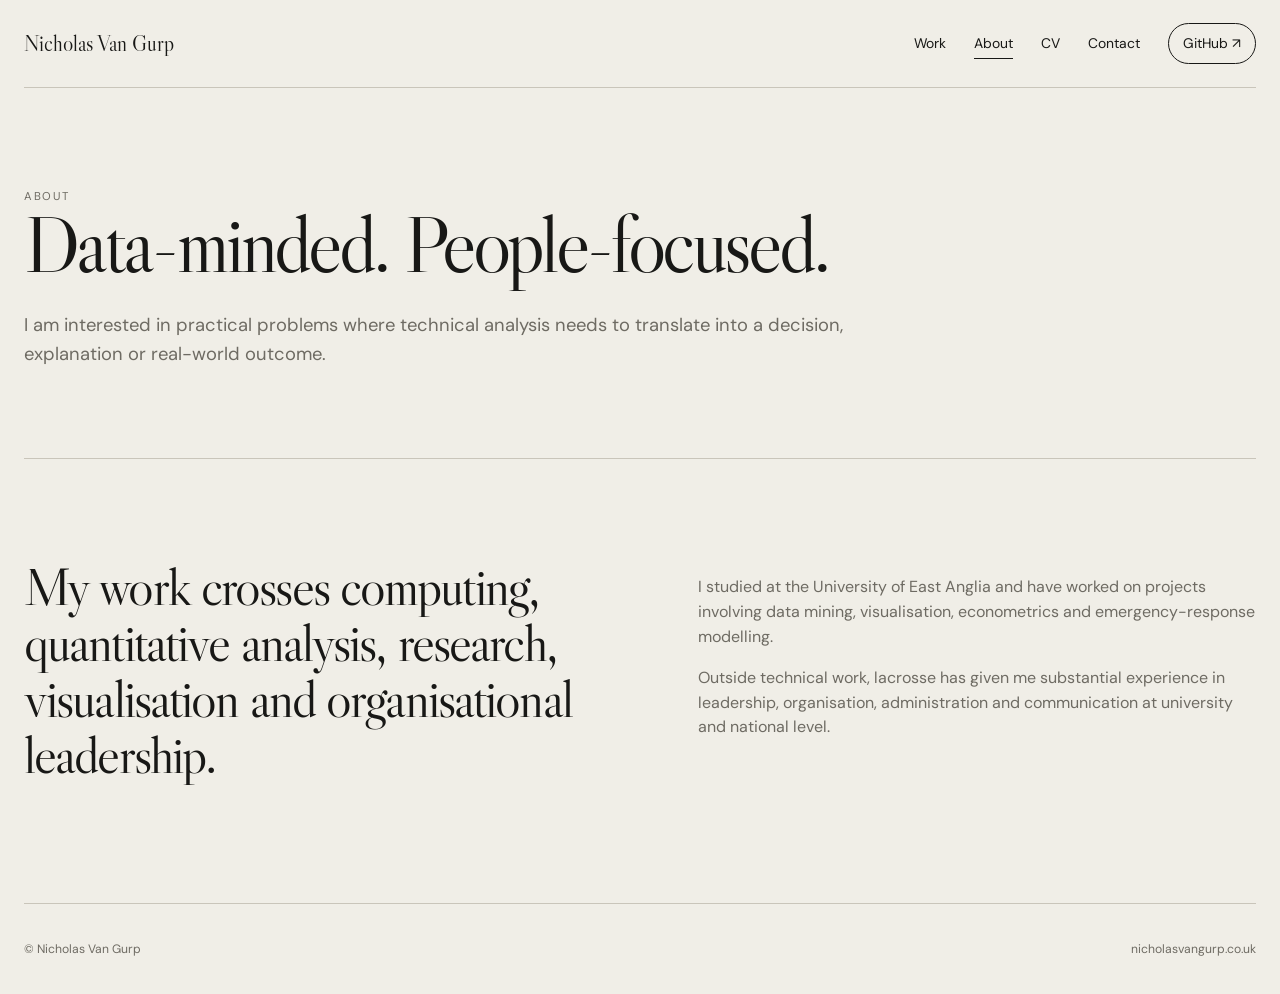
==== about.html @ 3b52a4dd "Add about page" ====
<!doctype html><html lang="en"><head><meta charset="UTF-8"><meta name="viewport" content="width=device-width,initial-scale=1"><link rel="stylesheet" href="assets/style.css"><title>About — Nicholas Van Gurp</title></head><body><div class="wrap"><header class="header"><a class="logo" href="index.html">Nicholas Van Gurp</a><nav class="nav"><a href="work.html">Work</a><a class="active" href="about.html">About</a><a href="cv.html">CV</a><a href="contact.html">Contact</a><a class="pill" href="https://github.com/nickvangurp">GitHub ↗</a></nav></header><main><section class="page-hero"><div class="kicker">About</div><h1>Data-minded. People-focused.</h1><p class="intro">I am interested in practical problems where technical analysis needs to translate into a decision, explanation or real-world outcome.</p></section><section class="section"><div class="split"><p class="big-copy">My work crosses computing, quantitative analysis, research, visualisation and organisational leadership.</p><div class="copy"><p>I studied at the University of East Anglia and have worked on projects involving data mining, visualisation, econometrics and emergency-response modelling.</p><p>Outside technical work, lacrosse has given me substantial experience in leadership, organisation, administration and communication at university and national level.</p></div></div></section></main><footer><span>© Nicholas Van Gurp</span><span>nicholasvangurp.co.uk</span></footer></div></body></html>
---- assets/style.css ----
@import url('https://fonts.googleapis.com/css2?family=DM+Sans:wght@400;500;600&family=Libre+Caslon+Display&display=swap');
:root{--bg:#f0eee7;--paper:#f8f6ef;--ink:#181816;--muted:#6e6b63;--line:#c9c5ba;--green:#173d32;--max:1460px;--serif:"Libre Caslon Display",Georgia,serif;--sans:"DM Sans",Arial,sans-serif}*{box-sizing:border-box}html{scroll-behavior:smooth}body{margin:0;background:var(--bg);color:var(--ink);font-family:var(--sans);line-height:1.55}a{color:inherit;text-decoration:none}button{font:inherit}::selection{background:var(--green);color:#fff}.wrap{width:min(calc(100% - 48px),var(--max));margin:auto}.header{height:88px;display:flex;align-items:center;justify-content:space-between;border-bottom:1px solid var(--line)}.logo{font:400 1.35rem var(--serif)}.nav{display:flex;gap:28px;align-items:center;font-size:.87rem}.nav a{position:relative;padding:7px 0}.nav a:after{content:"";position:absolute;left:0;bottom:2px;width:0;height:1px;background:currentColor;transition:.25s}.nav a:hover:after,.nav a.active:after{width:100%}.nav .pill{border:1px solid var(--ink);border-radius:999px;padding:9px 14px}.nav .pill:after{display:none}.menu{display:none;background:none;border:0;padding:10px 0;cursor:pointer}.menu span{display:block;width:27px;height:1px;background:var(--ink);margin:6px 0}.mobile-nav{display:none}.hero{min-height:calc(100vh - 88px);display:grid;grid-template-columns:1.14fr .86fr;gap:7vw;align-items:center;padding:74px 0 90px}.eyebrow,.kicker{text-transform:uppercase;letter-spacing:.15em;font-size:.71rem;color:var(--muted)}.hero h1{font:400 clamp(5rem,11.2vw,11.2rem)/.78 var(--serif);letter-spacing:-.06em;margin:25px 0 45px}.hero h1 span{display:block}.lead{font-size:clamp(1.08rem,1.45vw,1.35rem);max-width:760px;color:#292925}.actions{display:flex;flex-wrap:wrap;gap:20px 28px;margin-top:34px}.link{display:inline-flex;align-items:center;gap:9px;border-bottom:1px solid var(--ink);padding-bottom:3px;font-size:.9rem}.hero-art{min-height:660px;background:linear-gradient(145deg,#c8c7bc,#9ea69b 52%,#ddd8cc);position:relative;overflow:hidden}.hero-art:before{content:"NVG";font:400 clamp(7rem,14vw,14rem)/1 var(--serif);position:absolute;right:-12px;bottom:-20px;color:rgba(255,255,255,.43);letter-spacing:-.08em}.hero-art:after{content:"NICHOLAS VAN GURP";position:absolute;left:28px;top:28px;font-size:.69rem;letter-spacing:.18em;color:rgba(24,24,22,.55)}.marquee{border-top:1px solid var(--line);border-bottom:1px solid var(--line);overflow:hidden;white-space:nowrap;padding:18px 0}.marquee-inner{display:inline-block;animation:marquee 28s linear infinite;font:400 1.35rem var(--serif)}.marquee span{margin-right:50px}@keyframes marquee{to{transform:translateX(-50%)}}.section{padding:100px 0 120px;border-bottom:1px solid var(--line)}.section-head{display:grid;grid-template-columns:190px 1fr;gap:30px;margin-bottom:70px}.section h2,.page-hero h1{font:400 clamp(3.4rem,6.3vw,6.6rem)/.94 var(--serif);letter-spacing:-.045em;margin:0}.project-list{border-top:1px solid var(--line)}.project-row{display:grid;grid-template-columns:62px 1fr 220px;gap:28px;padding:34px 0;border-bottom:1px solid var(--line);transition:.25s}.project-row:hover{padding-left:12px}.project-row h3{font:400 clamp(2rem,3vw,3.6rem)/1 var(--serif);letter-spacing:-.03em;margin:0 0 12px}.project-row p{margin:0;color:var(--muted);max-width:780px}.meta{text-align:right;color:var(--muted);font-size:.78rem;line-height:1.7}.num{font-size:.78rem;color:var(--muted);padding-top:7px}.feature{display:grid;grid-template-columns:1fr 1fr;gap:6vw;margin-top:90px}.feature-art{min-height:540px;background:var(--green);color:#fff;padding:34px;display:flex;flex-direction:column;justify-content:space-between;position:relative;overflow:hidden}.feature-art strong{font:400 clamp(3rem,5.8vw,6rem)/.92 var(--serif);letter-spacing:-.045em;z-index:1;max-width:620px}.feature-copy h3{font:400 clamp(2.6rem,4.2vw,4.8rem)/.98 var(--serif);letter-spacing:-.04em;margin:12px 0 24px}.feature-copy p,.copy p{color:var(--muted)}.metrics,.stat-grid{display:grid;grid-template-columns:repeat(3,1fr);gap:14px;margin-top:36px}.metric{border-top:1px solid var(--line);padding-top:14px}.metric b,.stat b{display:block;font:400 2.3rem var(--serif)}.metric span,.stat span{font-size:.7rem;text-transform:uppercase;letter-spacing:.1em;color:var(--muted)}.split{display:grid;grid-template-columns:1fr 1fr;gap:9vw}.big-copy{font:400 clamp(2.5rem,4.2vw,4.8rem)/1.04 var(--serif);letter-spacing:-.035em;margin:0}.fact{border-top:1px solid var(--line);padding:15px 0}.fact b{font:400 1.55rem var(--serif);display:block}.skills{display:grid;grid-template-columns:repeat(4,1fr);border-top:1px solid var(--line);border-left:1px solid var(--line)}.skill{min-height:190px;border-right:1px solid var(--line);border-bottom:1px solid var(--line);padding:23px;display:flex;flex-direction:column;justify-content:space-between}.skill small{color:var(--muted)}.skill strong{font:400 1.9rem/1.1 var(--serif)}.timeline{border-top:1px solid var(--line)}.timeline-row{display:grid;grid-template-columns:170px 1fr 220px;gap:35px;padding:30px 0;border-bottom:1px solid var(--line)}.timeline-row h3{font:400 clamp(1.8rem,2.8vw,3rem)/1.05 var(--serif);margin:0 0 10px}.timeline-row p{margin:0;color:var(--muted);max-width:780px}.date,.side{font-size:.78rem;color:var(--muted)}.side{text-align:right}.page-hero{padding:100px 0 90px;border-bottom:1px solid var(--line)}.page-hero .intro{max-width:820px;font-size:1.15rem;color:var(--muted);margin:30px 0 0}.project-hero{display:grid;grid-template-columns:1.1fr .9fr;gap:7vw;align-items:end;padding:95px 0;border-bottom:1px solid var(--line)}.project-hero h1{font:400 clamp(4rem,8vw,8rem)/.86 var(--serif);letter-spacing:-.05em;margin:18px 0 0}.project-summary{font-size:1.1rem;color:var(--muted)}.project-body{display:grid;grid-template-columns:220px 1fr;gap:60px;padding:90px 0}.sticky{position:sticky;top:30px;align-self:start}.sticky p{font-size:.8rem;color:var(--muted);margin:0 0 8px}.article{max-width:900px}.article h2{font:400 clamp(2.4rem,4vw,4.4rem)/1 var(--serif);letter-spacing:-.03em;margin:70px 0 24px}.article p{color:#55524c;font-size:1.02rem}.stat{background:var(--paper);padding:24px;min-height:140px}.contact-page{min-height:calc(100vh - 88px);display:flex;flex-direction:column;justify-content:space-between;padding:100px 0 60px}.contact-page h1{font:400 clamp(5rem,11vw,11rem)/.82 var(--serif);letter-spacing:-.06em;margin:0;max-width:1200px}.contact-bottom{display:flex;justify-content:space-between;gap:40px;align-items:end;margin-top:80px}.email{font:400 clamp(1.6rem,3vw,3rem) var(--serif);border-bottom:1px solid var(--ink)}.socials{display:flex;gap:22px;flex-wrap:wrap}footer{min-height:90px;display:flex;align-items:center;justify-content:space-between;gap:20px;font-size:.76rem;color:var(--muted)}.reveal{opacity:0;transform:translateY(18px);transition:.7s}.reveal.visible{opacity:1;transform:none}@media(max-width:900px){.wrap{width:min(calc(100% - 28px),var(--max))}.nav{display:none}.menu{display:block}.mobile-nav{position:fixed;inset:0;background:var(--bg);z-index:90;padding:105px 28px 35px;transform:translateY(-105%);transition:.35s;display:flex;flex-direction:column}.mobile-nav.open{transform:none}.mobile-nav a{font:400 clamp(2.5rem,11vw,4.3rem) var(--serif);padding:12px 0;border-bottom:1px solid var(--line)}.hero,.feature,.split,.project-hero{grid-template-columns:1fr}.hero{padding:58px 0 76px}.hero-art{min-height:500px}.section{padding:74px 0 90px}.section-head{grid-template-columns:1fr;gap:18px}.project-row{grid-template-columns:44px 1fr;gap:12px}.meta{grid-column:2;text-align:left}.skills{grid-template-columns:repeat(2,1fr)}.timeline-row{grid-template-columns:1fr;gap:9px}.side{text-align:left}.project-body{grid-template-columns:1fr}.sticky{position:static}.contact-bottom{align-items:flex-start;flex-direction:column}}@media(max-width:520px){.hero-art{min-height:390px}.metrics,.stat-grid{grid-template-columns:1fr}.skills{grid-template-columns:1fr}footer{flex-direction:column;align-items:flex-start;justify-content:center;padding:25px 0}}
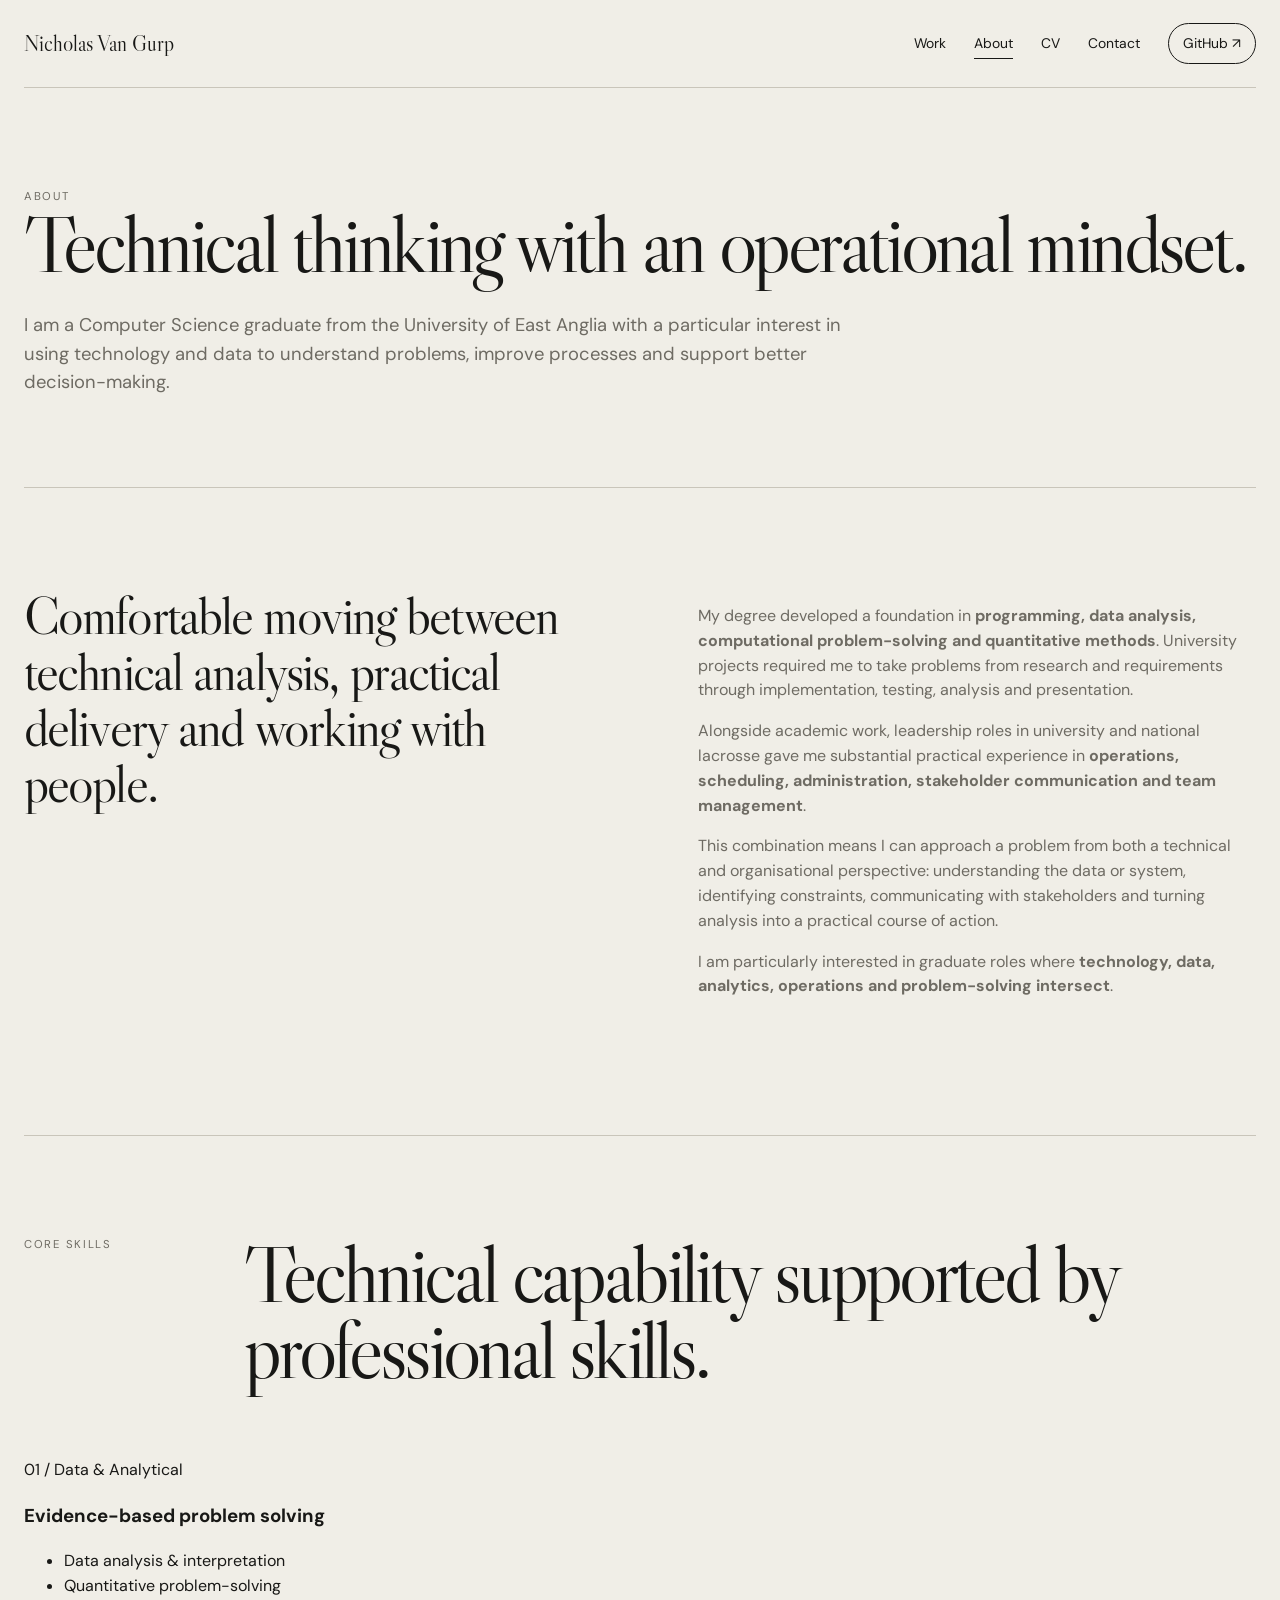
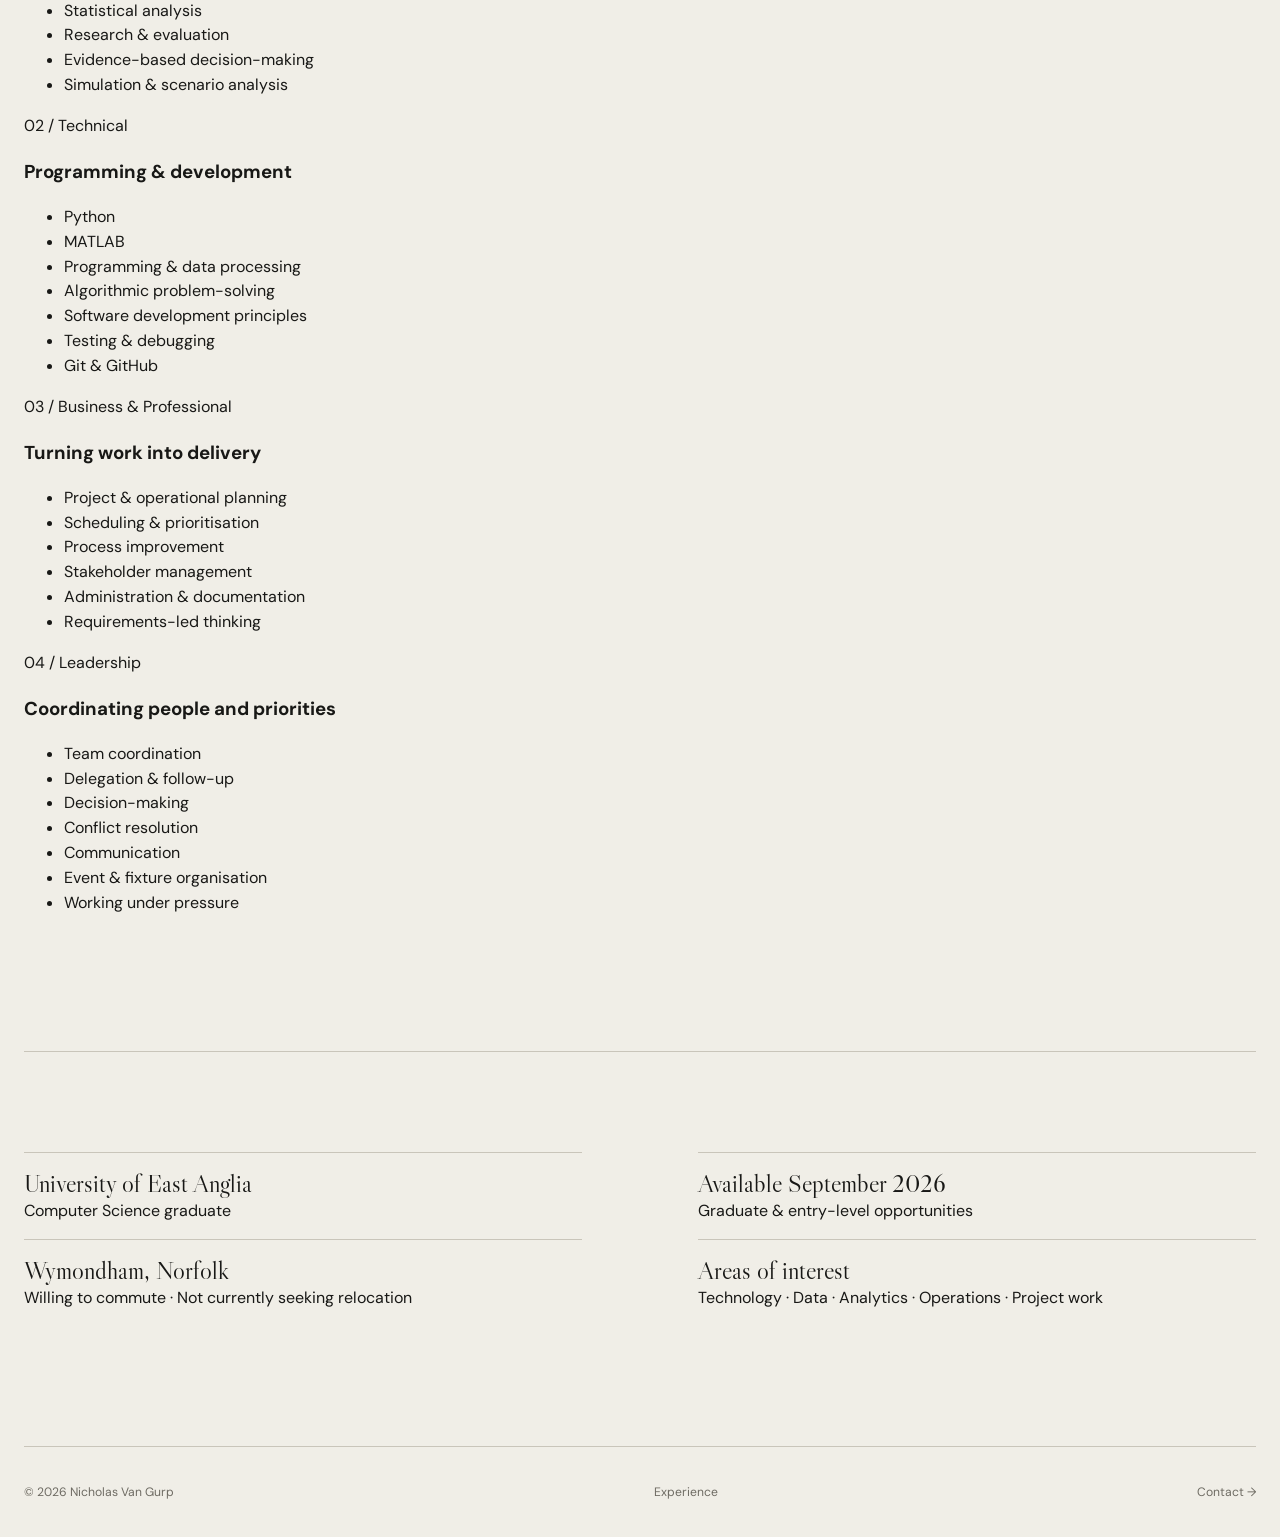
==== commit 30a636de: "Expand about and skills page" ====
--- a/about.html
+++ b/about.html
@@ -1 +1 @@
-<!doctype html><html lang="en"><head><meta charset="UTF-8"><meta name="viewport" content="width=device-width,initial-scale=1"><link rel="stylesheet" href="assets/style.css"><title>About — Nicholas Van Gurp</title></head><body><div class="wrap"><header class="header"><a class="logo" href="index.html">Nicholas Van Gurp</a><nav class="nav"><a href="work.html">Work</a><a class="active" href="about.html">About</a><a href="cv.html">CV</a><a href="contact.html">Contact</a><a class="pill" href="https://github.com/nickvangurp">GitHub ↗</a></nav></header><main><section class="page-hero"><div class="kicker">About</div><h1>Data-minded. People-focused.</h1><p class="intro">I am interested in practical problems where technical analysis needs to translate into a decision, explanation or real-world outcome.</p></section><section class="section"><div class="split"><p class="big-copy">My work crosses computing, quantitative analysis, research, visualisation and organisational leadership.</p><div class="copy"><p>I studied at the University of East Anglia and have worked on projects involving data mining, visualisation, econometrics and emergency-response modelling.</p><p>Outside technical work, lacrosse has given me substantial experience in leadership, organisation, administration and communication at university and national level.</p></div></div></section></main><footer><span>© Nicholas Van Gurp</span><span>nicholasvangurp.co.uk</span></footer></div></body></html>+<!doctype html><html lang="en"><head><meta charset="UTF-8"><meta name="viewport" content="width=device-width,initial-scale=1"><link rel="stylesheet" href="assets/style.css"><title>About — Nicholas Van Gurp</title><meta name="description" content="About Nicholas Van Gurp, Computer Science graduate with skills in data, software, operations and leadership."></head><body id="top"><div class="mobile-nav"><a href="work.html">Work</a><a href="about.html">About</a><a href="cv.html">CV</a><a href="contact.html">Contact</a><a href="https://github.com/nickvangurp" target="_blank">GitHub ↗</a></div><div class="wrap"><header class="header"><a class="logo" href="index.html">Nicholas Van Gurp</a><nav class="nav"><a href="work.html">Work</a><a class="active" href="about.html">About</a><a href="cv.html">CV</a><a href="contact.html">Contact</a><a class="pill" href="https://github.com/nickvangurp" target="_blank">GitHub ↗</a></nav><button class="menu" aria-label="Menu"><span></span><span></span><span></span></button></header><main><section class="page-hero"><div class="kicker">About</div><h1>Technical thinking with an operational mindset.</h1><p class="intro">I am a Computer Science graduate from the University of East Anglia with a particular interest in using technology and data to understand problems, improve processes and support better decision-making.</p></section><section class="section"><div class="split"><p class="big-copy reveal">Comfortable moving between technical analysis, practical delivery and working with people.</p><div class="copy reveal"><p>My degree developed a foundation in <strong>programming, data analysis, computational problem-solving and quantitative methods</strong>. University projects required me to take problems from research and requirements through implementation, testing, analysis and presentation.</p><p>Alongside academic work, leadership roles in university and national lacrosse gave me substantial practical experience in <strong>operations, scheduling, administration, stakeholder communication and team management</strong>.</p><p>This combination means I can approach a problem from both a technical and organisational perspective: understanding the data or system, identifying constraints, communicating with stakeholders and turning analysis into a practical course of action.</p><p>I am particularly interested in graduate roles where <strong>technology, data, analytics, operations and problem-solving intersect</strong>.</p></div></div></section><section class="section"><div class="section-head"><div class="kicker">Core Skills</div><h2>Technical capability supported by professional skills.</h2></div><div class="skill-groups"><div class="skill-group reveal"><span>01 / Data & Analytical</span><h3>Evidence-based problem solving</h3><ul><li>Data analysis & interpretation</li><li>Quantitative problem-solving</li><li>Statistical analysis</li><li>Research & evaluation</li><li>Evidence-based decision-making</li><li>Simulation & scenario analysis</li></ul></div><div class="skill-group reveal"><span>02 / Technical</span><h3>Programming & development</h3><ul><li>Python</li><li>MATLAB</li><li>Programming & data processing</li><li>Algorithmic problem-solving</li><li>Software development principles</li><li>Testing & debugging</li><li>Git & GitHub</li></ul></div><div class="skill-group reveal"><span>03 / Business & Professional</span><h3>Turning work into delivery</h3><ul><li>Project & operational planning</li><li>Scheduling & prioritisation</li><li>Process improvement</li><li>Stakeholder management</li><li>Administration & documentation</li><li>Requirements-led thinking</li></ul></div><div class="skill-group reveal"><span>04 / Leadership</span><h3>Coordinating people and priorities</h3><ul><li>Team coordination</li><li>Delegation & follow-up</li><li>Decision-making</li><li>Conflict resolution</li><li>Communication</li><li>Event & fixture organisation</li><li>Working under pressure</li></ul></div></div></section><section class="section"><div class="split"><div><div class="fact"><b>University of East Anglia</b><span>Computer Science graduate</span></div><div class="fact"><b>Wymondham, Norfolk</b><span>Willing to commute · Not currently seeking relocation</span></div></div><div><div class="fact"><b>Available September 2026</b><span>Graduate & entry-level opportunities</span></div><div class="fact"><b>Areas of interest</b><span>Technology · Data · Analytics · Operations · Project work</span></div></div></div></section></main><footer><span>© <span data-year></span> Nicholas Van Gurp</span><a href="work.html">Experience</a><a href="contact.html">Contact →</a></footer></div><script src="assets/main.js"></script></body></html>
